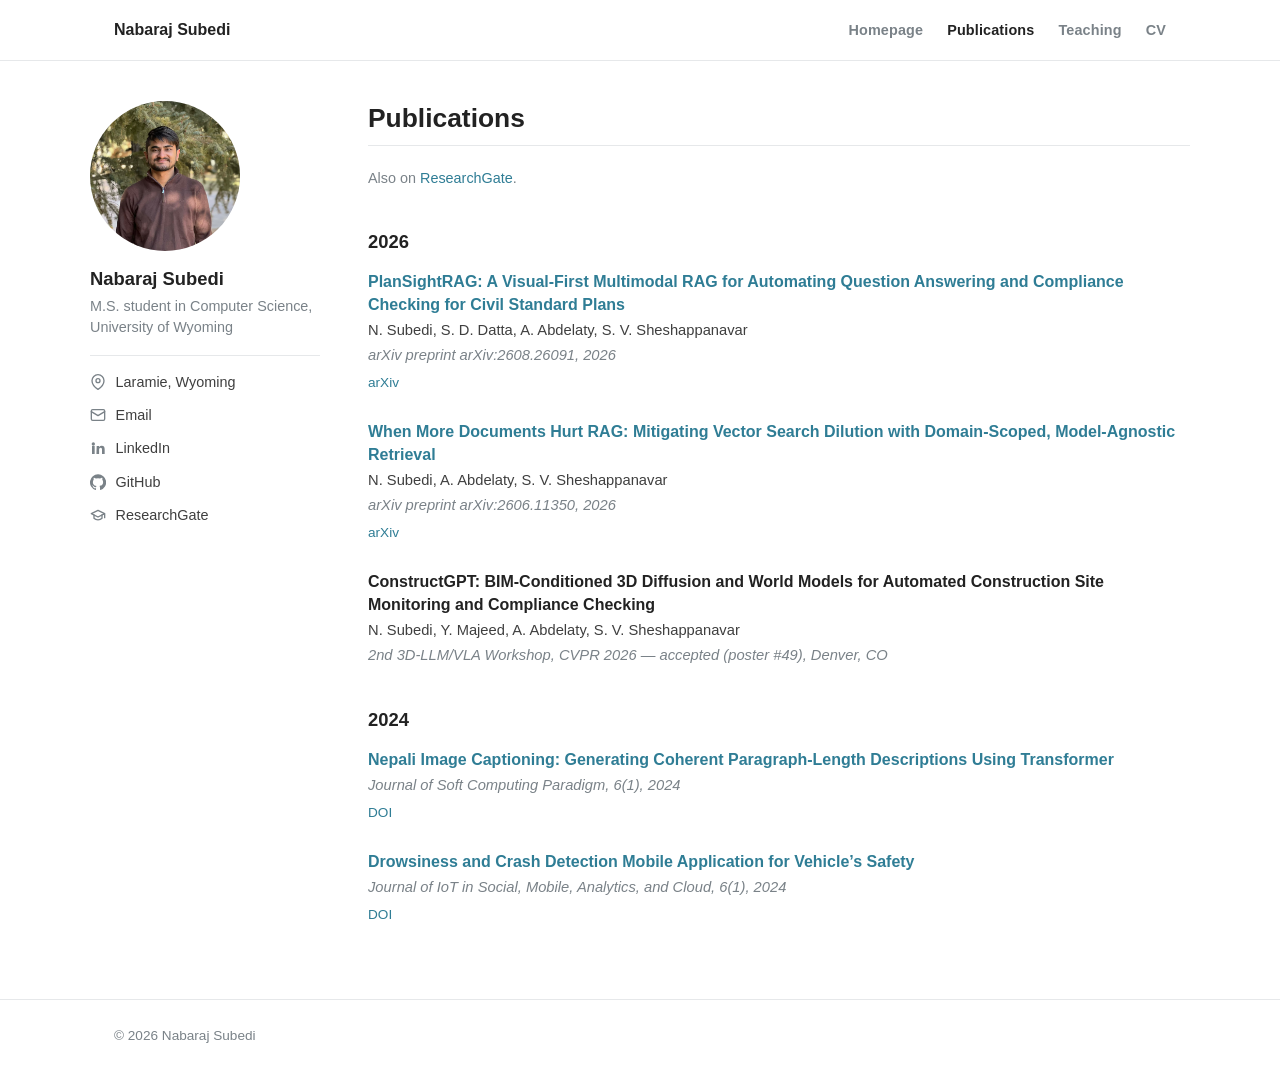
==== publications.html @ 036e2fd1 "Rebuild site in minimal academic style; add compiled CV Replace the card-based single-page site with" ====
<!doctype html>
<html lang="en">
<head>
  <meta charset="utf-8" />
  <meta name="viewport" content="width=device-width, initial-scale=1" />
  <title>Publications &mdash; Nabaraj Subedi</title>
  <meta name="description" content="Publications by Nabaraj Subedi on multimodal retrieval-augmented generation, 3D world models, and vision-language systems." />
  <link rel="stylesheet" href="styles.css" />
  <link rel="icon" type="image/png" href="assets/profile.png" />
</head>

<body>
  <a class="skip-link" href="#main">Skip to content</a>

  <header class="masthead">
    <div class="container masthead-inner">
      <a class="site-title" href="index.html">Nabaraj Subedi</a>

      <button class="nav-toggle" aria-expanded="false" aria-controls="site-nav" aria-label="Toggle menu">&#9776;</button>

      <nav class="site-nav" id="site-nav">
        <ul>
          <li><a href="index.html">Homepage</a></li>
          <li><a href="publications.html" class="current">Publications</a></li>
          <li><a href="teaching.html">Teaching</a></li>
          <li><a href="assets/Nabaraj_Subedi_CV.pdf">CV</a></li>
        </ul>
      </nav>
    </div>
  </header>

  <main id="main">
    <div class="container layout">
      <aside class="author">
        <img class="author-photo" src="assets/profile.png" alt="Nabaraj Subedi" />
        <h1 class="author-name">Nabaraj Subedi</h1>
        <p class="author-bio">M.S. student in Computer Science, University of Wyoming</p>

        <ul class="author-links">
          <li>
            <span>
              <svg class="icon" width="16" height="16" viewBox="0 0 24 24" fill="none" stroke="currentColor" stroke-width="2" stroke-linecap="round" stroke-linejoin="round" aria-hidden="true"><path d="M21 10c0 7-9 13-9 13s-9-6-9-13a9 9 0 0 1 18 0z"></path><circle cx="12" cy="10" r="3"></circle></svg>
              Laramie, Wyoming
            </span>
          </li>
          <li>
            <a href="mailto:nsubedi1@uwyo.edu">
              <svg class="icon" width="16" height="16" viewBox="0 0 24 24" fill="none" stroke="currentColor" stroke-width="2" stroke-linecap="round" stroke-linejoin="round" aria-hidden="true"><rect x="2" y="4" width="20" height="16" rx="2"></rect><path d="m22 7-10 6L2 7"></path></svg>
              Email
            </a>
          </li>
          <li>
            <a href="https://www.linkedin.com/in/nabaraj-subedi-263931165/" target="_blank" rel="noreferrer">
              <svg class="icon" width="16" height="16" viewBox="0 0 24 24" fill="currentColor" aria-hidden="true"><path d="M4.98 3.5a2.5 2.5 0 1 1 0 5 2.5 2.5 0 0 1 0-5zM3 9h4v12H3zM10 9h3.8v1.7h.05a4.2 4.2 0 0 1 3.77-2.07C21.2 8.63 22 11 22 14.1V21h-4v-6.1c0-1.45-.03-3.32-2.02-3.32-2.02 0-2.33 1.58-2.33 3.21V21h-4z"></path></svg>
              LinkedIn
            </a>
          </li>
          <li>
            <a href="https://github.com/Nabarajsub" target="_blank" rel="noreferrer">
              <svg class="icon" width="16" height="16" viewBox="0 0 24 24" fill="currentColor" aria-hidden="true"><path d="M12 .5a12 12 0 0 0-3.79 23.4c.6.1.82-.26.82-.58v-2c-3.34.73-4.04-1.6-4.04-1.6-.55-1.4-1.34-1.77-1.34-1.77-1.09-.75.08-.73.08-.73 1.2.08 1.84 1.24 1.84 1.24 1.07 1.83 2.8 1.3 3.49 1 .1-.78.42-1.3.76-1.6-2.67-.3-5.47-1.34-5.47-5.96 0-1.32.47-2.4 1.24-3.24-.13-.3-.54-1.53.12-3.18 0 0 1-.32 3.3 1.24a11.4 11.4 0 0 1 6 0c2.3-1.56 3.3-1.24 3.3-1.24.66 1.65.25 2.88.12 3.18.77.84 1.23 1.92 1.23 3.24 0 4.63-2.8 5.65-5.48 5.95.43.37.82 1.1.82 2.22v3.3c0 .32.21.7.82.58A12 12 0 0 0 12 .5z"></path></svg>
              GitHub
            </a>
          </li>
          <li>
            <a href="https://www.researchgate.net/profile/Nabaraj-Subedi-3" target="_blank" rel="noreferrer">
              <svg class="icon" width="16" height="16" viewBox="0 0 24 24" fill="none" stroke="currentColor" stroke-width="2" stroke-linecap="round" stroke-linejoin="round" aria-hidden="true"><path d="M22 10v6M2 10l10-5 10 5-10 5z"></path><path d="M6 12v5c3 3 9 3 12 0v-5"></path></svg>
              ResearchGate
            </a>
          </li>
        </ul>
      </aside>

      <div class="content">
        <h1 class="page-title">Publications</h1>

        <p class="meta">Also on <a href="https://www.researchgate.net/profile/Nabaraj-Subedi-3" target="_blank" rel="noreferrer">ResearchGate</a>.</p>

        <h2>2026</h2>
        <ol class="pub-list">
          <li>
            <a class="pub-title" href="https://arxiv.org/abs/2608.26091" target="_blank" rel="noreferrer">PlanSightRAG: A Visual-First Multimodal RAG for Automating Question Answering and Compliance Checking for Civil Standard Plans</a>
            <span class="pub-authors">N. Subedi, S. D. Datta, A. Abdelaty, S. V. Sheshappanavar</span>
            <span class="pub-venue">arXiv preprint arXiv:2608.26091, 2026</span>
            <span class="pub-links"><a href="https://arxiv.org/abs/2608.26091" target="_blank" rel="noreferrer">arXiv</a></span>
          </li>
          <li>
            <a class="pub-title" href="https://arxiv.org/abs/2606.11350" target="_blank" rel="noreferrer">When More Documents Hurt RAG: Mitigating Vector Search Dilution with Domain-Scoped, Model-Agnostic Retrieval</a>
            <span class="pub-authors">N. Subedi, A. Abdelaty, S. V. Sheshappanavar</span>
            <span class="pub-venue">arXiv preprint arXiv:2606.11350, 2026</span>
            <span class="pub-links"><a href="https://arxiv.org/abs/2606.11350" target="_blank" rel="noreferrer">arXiv</a></span>
          </li>
          <li>
            <span class="pub-title">ConstructGPT: BIM-Conditioned 3D Diffusion and World Models for Automated Construction Site Monitoring and Compliance Checking</span>
            <span class="pub-authors">N. Subedi, Y. Majeed, A. Abdelaty, S. V. Sheshappanavar</span>
            <span class="pub-venue">2nd 3D-LLM/VLA Workshop, CVPR 2026 &mdash; accepted (poster #49), Denver, CO</span>
          </li>
        </ol>

        <h2>2024</h2>
        <ol class="pub-list">
          <li>
            <a class="pub-title" href="https://doi.org/10.36548/jscp.2024.1.006" target="_blank" rel="noreferrer">Nepali Image Captioning: Generating Coherent Paragraph-Length Descriptions Using Transformer</a>
            <span class="pub-venue">Journal of Soft Computing Paradigm, 6(1), 2024</span>
            <span class="pub-links"><a href="https://doi.org/10.36548/jscp.2024.1.006" target="_blank" rel="noreferrer">DOI</a></span>
          </li>
          <li>
            <a class="pub-title" href="https://doi.org/10.36548/jismac.2024.1.005" target="_blank" rel="noreferrer">Drowsiness and Crash Detection Mobile Application for Vehicle&rsquo;s Safety</a>
            <span class="pub-venue">Journal of IoT in Social, Mobile, Analytics, and Cloud, 6(1), 2024</span>
            <span class="pub-links"><a href="https://doi.org/10.36548/jismac.2024.1.005" target="_blank" rel="noreferrer">DOI</a></span>
          </li>
        </ol>
      </div>
    </div>
  </main>

  <footer class="site-footer">
    <div class="container">
      <p>&copy; <span id="year">2026</span> Nabaraj Subedi</p>
    </div>
  </footer>

  <script src="script.js"></script>
</body>
</html>
---- styles.css ----
/* ==========================================================================
   Nabaraj Subedi — minimal academic site
   Light, text-first, two-column (author sidebar + content).
   ========================================================================== */

:root{
  --text:#3f3f3f;
  --text-strong:#222;
  --muted:#7a8288;
  --link:#2f7d95;
  --link-hover:#1c5567;
  --rule:#e6e8ea;
  --bg:#fff;
  --max:1100px;
  --sidebar:230px;
}

*,*::before,*::after{box-sizing:border-box;}

html{-webkit-text-size-adjust:100%;}

body{
  margin:0;
  background:var(--bg);
  color:var(--text);
  font-family:-apple-system,BlinkMacSystemFont,"Segoe UI",Roboto,"Helvetica Neue",Arial,sans-serif;
  font-size:16px;
  line-height:1.7;
  -webkit-font-smoothing:antialiased;
}

a{color:var(--link);text-decoration:none;}
a:hover,a:focus{color:var(--link-hover);text-decoration:underline;}

img{max-width:100%;height:auto;}

.skip-link{
  position:absolute;left:-9999px;top:0;
  background:#fff;padding:.5rem 1rem;z-index:100;
}
.skip-link:focus{left:0;}

.container{
  max-width:var(--max);
  margin:0 auto;
  padding:0 1.5rem;
}

/* ---------- Masthead ---------- */

.masthead{
  border-bottom:1px solid var(--rule);
  background:#fff;
  position:sticky;top:0;z-index:50;
}

.masthead-inner{
  display:flex;
  align-items:center;
  justify-content:space-between;
  gap:1rem;
  min-height:60px;
}

.site-title{
  font-size:1rem;
  font-weight:700;
  color:var(--text-strong);
}
.site-title:hover{text-decoration:none;color:var(--link);}

.nav-toggle{
  display:none;
  background:none;border:0;padding:.4rem;
  cursor:pointer;color:var(--text);
  font-size:1.25rem;line-height:1;
}

.site-nav ul{
  list-style:none;
  display:flex;
  gap:1.5rem;
  margin:0;padding:0;
}

.site-nav a{
  color:var(--muted);
  font-size:.9rem;
  font-weight:600;
  letter-spacing:.01em;
}
.site-nav a:hover{color:var(--text-strong);text-decoration:none;}
.site-nav a.current{color:var(--text-strong);}

/* ---------- Layout ---------- */

.layout{
  display:grid;
  grid-template-columns:var(--sidebar) 1fr;
  gap:3rem;
  padding:2.5rem 0 3rem;
  align-items:start;
}

/* ---------- Author sidebar ---------- */

.author{
  position:sticky;
  top:84px;
  font-size:.9rem;
}

.author-photo{
  width:150px;height:150px;
  border-radius:50%;
  object-fit:cover;
  display:block;
  margin-bottom:1rem;
}

.author-name{
  font-size:1.15rem;
  font-weight:700;
  color:var(--text-strong);
  margin:0 0 .25rem;
  line-height:1.35;
}

.author-bio{
  color:var(--muted);
  margin:0 0 1rem;
  line-height:1.5;
}

.author-links{
  list-style:none;
  margin:0;padding:0;
  border-top:1px solid var(--rule);
  padding-top:.85rem;
}

.author-links li{margin:0 0 .55rem;}

.author-links a,
.author-links span{
  display:flex;
  align-items:center;
  gap:.6rem;
  color:var(--text);
}
.author-links a:hover{color:var(--link);text-decoration:none;}
.author-links .icon{
  flex:0 0 16px;
  color:var(--muted);
}

/* ---------- Content ---------- */

.content{min-width:0;}

.page-title{
  font-size:1.65rem;
  font-weight:700;
  color:var(--text-strong);
  margin:0 0 1.25rem;
  padding-bottom:.6rem;
  border-bottom:1px solid var(--rule);
  line-height:1.3;
}

.content h2{
  font-size:1.15rem;
  font-weight:700;
  color:var(--text-strong);
  margin:2.25rem 0 .75rem;
}

.content h3{
  font-size:1rem;
  font-weight:700;
  color:var(--text-strong);
  margin:1.5rem 0 .35rem;
}

.content p{margin:0 0 1.1rem;}

.content ul{
  margin:0 0 1.1rem;
  padding-left:1.25rem;
}
.content li{margin-bottom:.35rem;}

.content strong{color:var(--text-strong);font-weight:600;}

.meta{
  color:var(--muted);
  font-size:.9rem;
  margin:0 0 .5rem;
}

/* ---------- Publications ---------- */

.pub-list{
  list-style:none;
  margin:0;padding:0;
}

.pub-list li{
  margin:0 0 1.5rem;
  padding-left:0;
}

.pub-title{
  display:block;
  font-weight:600;
  color:var(--text-strong);
  line-height:1.45;
  margin-bottom:.15rem;
}
a.pub-title{color:var(--link);}
a.pub-title:hover{color:var(--link-hover);}

.pub-authors{
  display:block;
  color:var(--text);
  font-size:.92rem;
}

.pub-venue{
  display:block;
  color:var(--muted);
  font-size:.92rem;
  font-style:italic;
}

.pub-links{
  font-size:.85rem;
  margin-top:.2rem;
}
.pub-links a{margin-right:.9rem;}

/* ---------- Teaching ---------- */

.course-list{
  list-style:none;
  margin:0 0 1.5rem;
  padding:0;
}
.course-list li{
  margin-bottom:.9rem;
  padding-bottom:.9rem;
  border-bottom:1px solid var(--rule);
}
.course-list li:last-child{border-bottom:0;}
.course-name{font-weight:600;color:var(--text-strong);}

/* ---------- Footer ---------- */

.site-footer{
  border-top:1px solid var(--rule);
  padding:1.5rem 0 2.5rem;
  color:var(--muted);
  font-size:.85rem;
}
.site-footer p{margin:0 0 .25rem;}

/* ---------- Responsive ---------- */

@media (max-width:800px){
  .layout{
    grid-template-columns:1fr;
    gap:2rem;
    padding-top:2rem;
  }
  .author{
    position:static;
    text-align:left;
    padding-bottom:1.5rem;
    border-bottom:1px solid var(--rule);
  }
  .author-photo{width:120px;height:120px;}
  .author-links{
    display:flex;
    flex-wrap:wrap;
    gap:.35rem 1.5rem;
  }
  .author-links li{margin-bottom:0;}

  .nav-toggle{display:block;}
  .masthead-inner{flex-wrap:wrap;}
  .site-nav{
    display:none;
    flex-basis:100%;
    padding-bottom:.75rem;
  }
  .site-nav.open{display:block;}
  .site-nav ul{
    flex-direction:column;
    gap:.6rem;
  }
}

@media print{
  .masthead,.site-footer,.nav-toggle{display:none;}
  .layout{display:block;}
  a{color:inherit;text-decoration:none;}
}
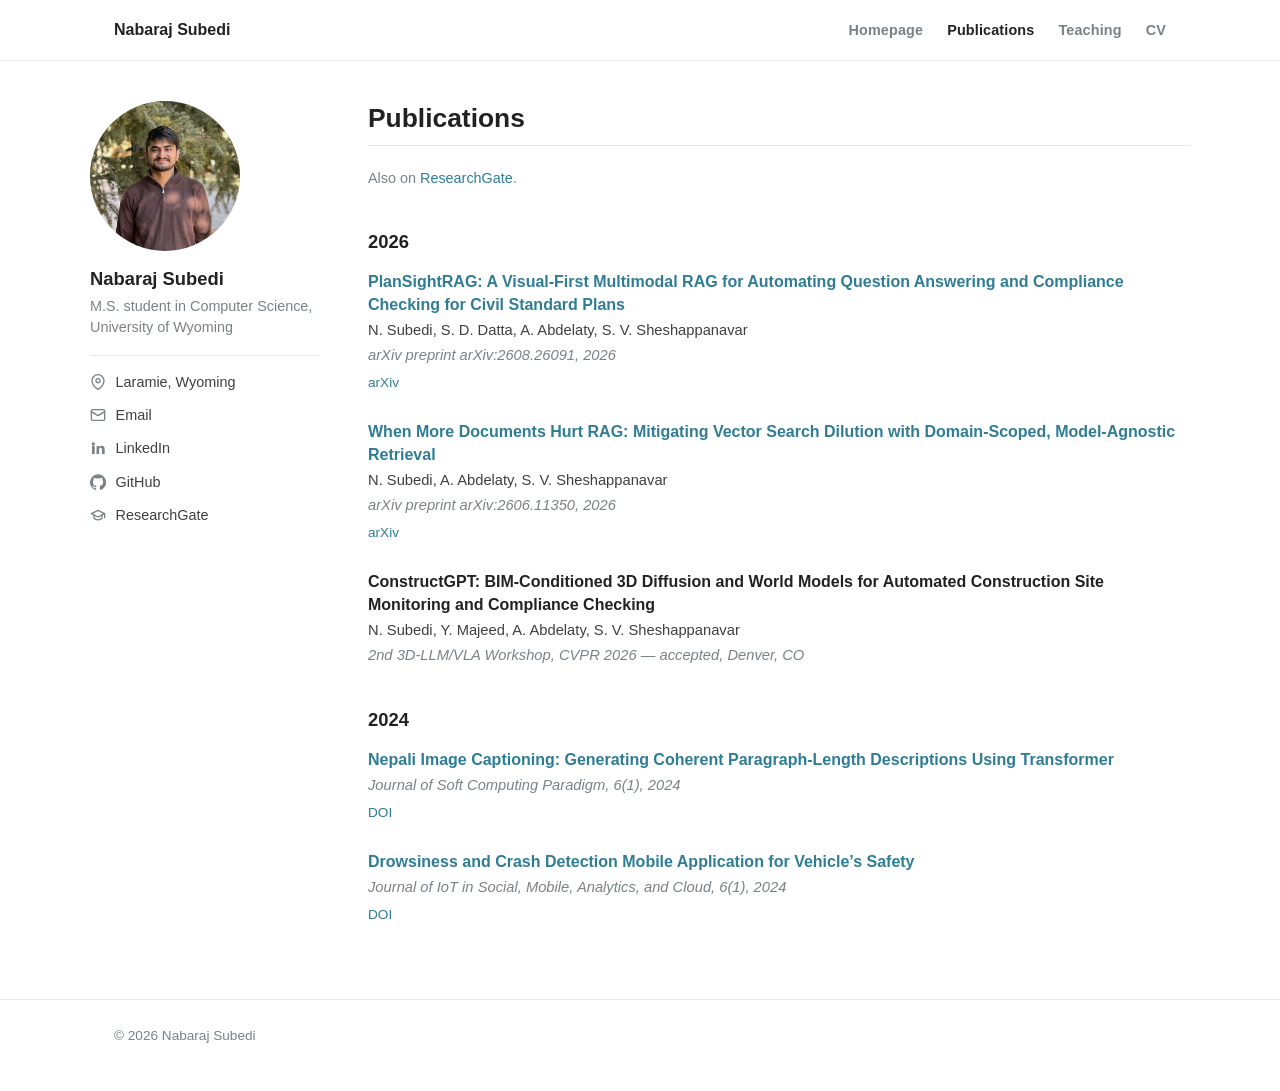
==== commit 63e71ea8: "Drop poster number from ConstructGPT entry, matching web edit Co-Authored-By: Claude Opus 5 <noreply" ====
--- a/publications.html
+++ b/publications.html
@@ -92,7 +92,7 @@
           <li>
             <span class="pub-title">ConstructGPT: BIM-Conditioned 3D Diffusion and World Models for Automated Construction Site Monitoring and Compliance Checking</span>
             <span class="pub-authors">N. Subedi, Y. Majeed, A. Abdelaty, S. V. Sheshappanavar</span>
-            <span class="pub-venue">2nd 3D-LLM/VLA Workshop, CVPR 2026 &mdash; accepted (poster #49), Denver, CO</span>
+            <span class="pub-venue">2nd 3D-LLM/VLA Workshop, CVPR 2026 &mdash; accepted, Denver, CO</span>
           </li>
         </ol>
 
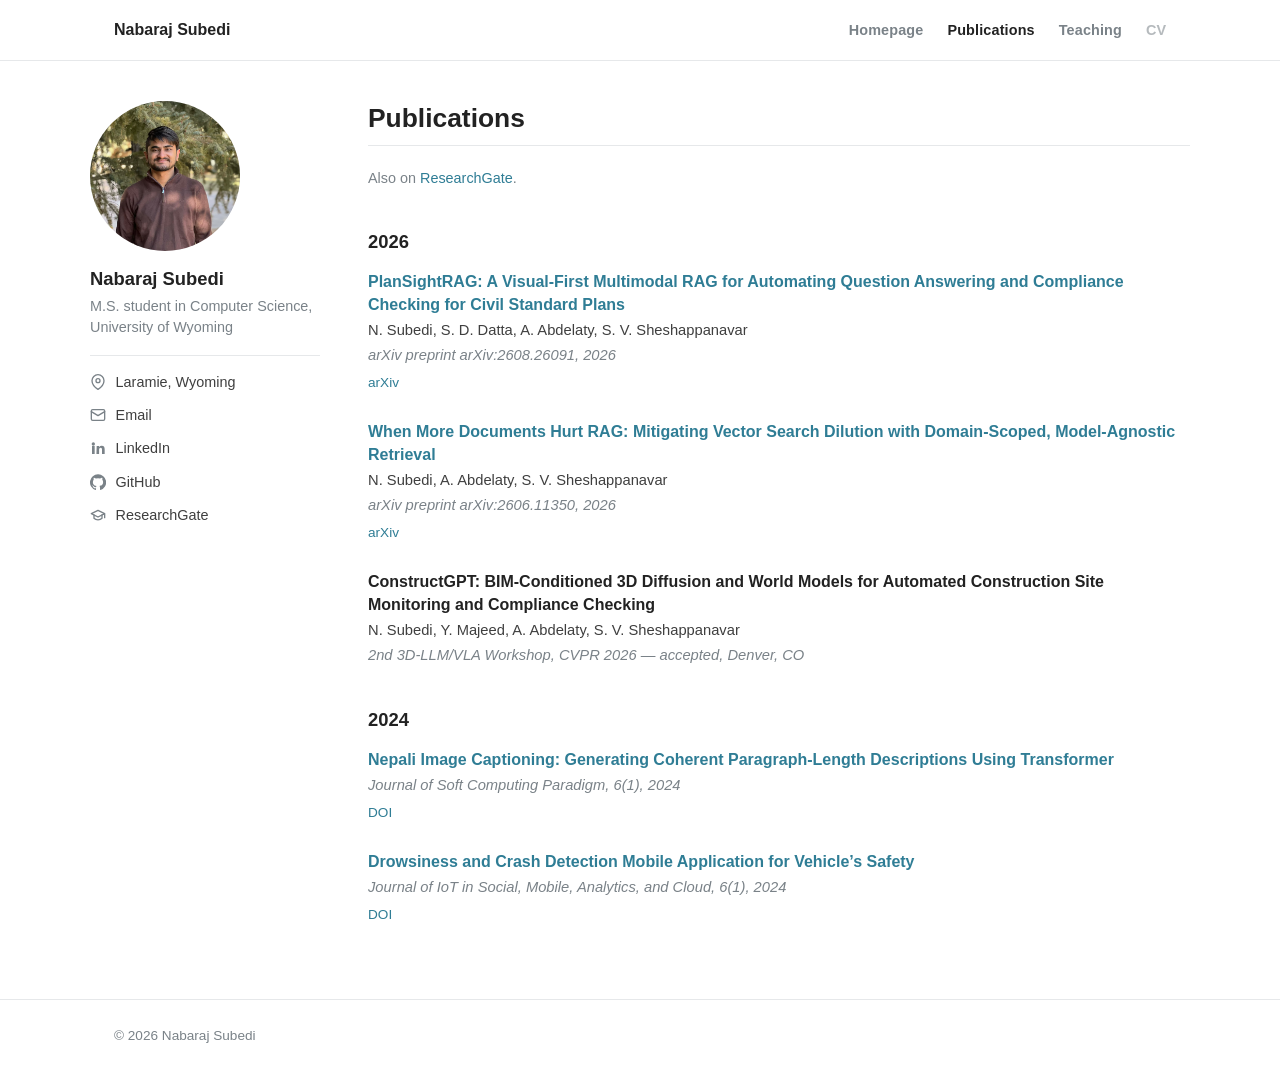
==== commit 2929f36f: "Make CV nav item an inert placeholder until the CV is ready The CV is not being published yet. The n" ====
--- a/publications.html
+++ b/publications.html
@@ -23,7 +23,9 @@
           <li><a href="index.html">Homepage</a></li>
           <li><a href="publications.html" class="current">Publications</a></li>
           <li><a href="teaching.html">Teaching</a></li>
-          <li><a href="assets/Nabaraj_Subedi_CV.pdf">CV</a></li>
+          <!-- CV placeholder. To publish, swap the line below back to:
+               <li><a href="assets/Nabaraj_Subedi_CV.pdf">CV</a></li> -->
+          <li><span class="nav-placeholder">CV</span></li>
         </ul>
       </nav>
     </div>
--- a/styles.css
+++ b/styles.css
@@ -92,6 +92,14 @@
 .site-nav a:hover{color:var(--text-strong);text-decoration:none;}
 .site-nav a.current{color:var(--text-strong);}
 
+.nav-placeholder{
+  color:var(--muted);
+  font-size:.9rem;
+  font-weight:600;
+  opacity:.55;
+  cursor:default;
+}
+
 /* ---------- Layout ---------- */
 
 .layout{
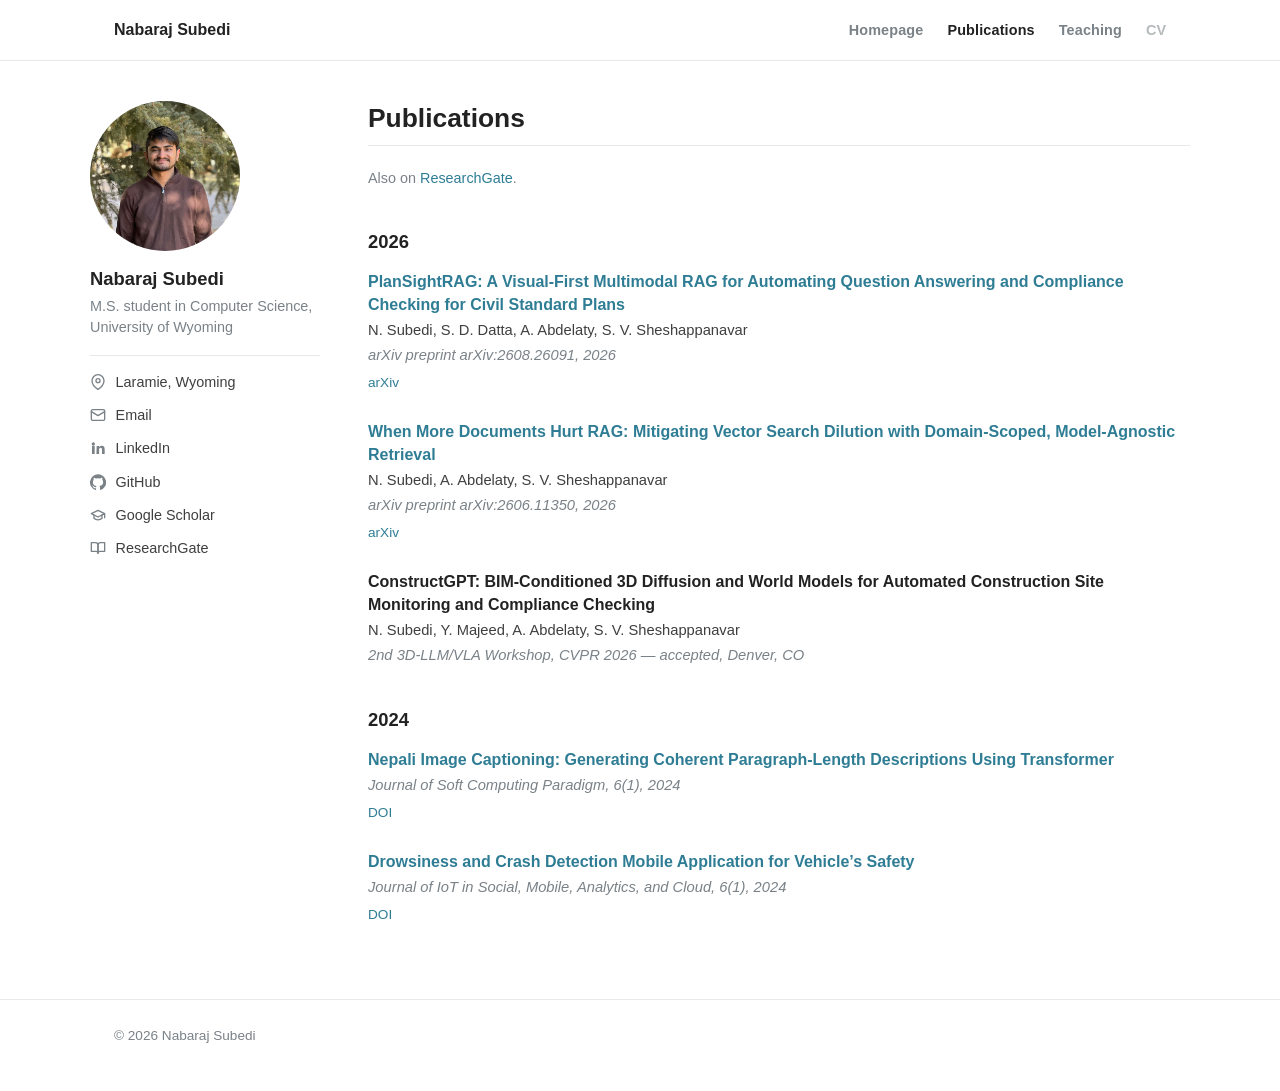
==== commit 999d2ede: "Add Google Scholar to the sidebar on all pages Scholar takes the graduation-cap glyph, which it had " ====
--- a/publications.html
+++ b/publications.html
@@ -64,8 +64,14 @@
             </a>
           </li>
           <li>
+            <a href="https://scholar.google.com/citations?user=rTcYyFEAAAAJ&amp;hl=en" target="_blank" rel="noreferrer">
+              <svg class="icon" width="16" height="16" viewBox="0 0 24 24" fill="none" stroke="currentColor" stroke-width="2" stroke-linecap="round" stroke-linejoin="round" aria-hidden="true"><path d="M22 10v6M2 10l10-5 10 5-10 5z"></path><path d="M6 12v5c3 3 9 3 12 0v-5"></path></svg>
+              Google Scholar
+            </a>
+          </li>
+          <li>
             <a href="https://www.researchgate.net/profile/Nabaraj-Subedi-3" target="_blank" rel="noreferrer">
-              <svg class="icon" width="16" height="16" viewBox="0 0 24 24" fill="none" stroke="currentColor" stroke-width="2" stroke-linecap="round" stroke-linejoin="round" aria-hidden="true"><path d="M22 10v6M2 10l10-5 10 5-10 5z"></path><path d="M6 12v5c3 3 9 3 12 0v-5"></path></svg>
+              <svg class="icon" width="16" height="16" viewBox="0 0 24 24" fill="none" stroke="currentColor" stroke-width="2" stroke-linecap="round" stroke-linejoin="round" aria-hidden="true"><path d="M2 4h6a4 4 0 0 1 4 4v12a3 3 0 0 0-3-3H2z"></path><path d="M22 4h-6a4 4 0 0 0-4 4v12a3 3 0 0 1 3-3h7z"></path></svg>
               ResearchGate
             </a>
           </li>
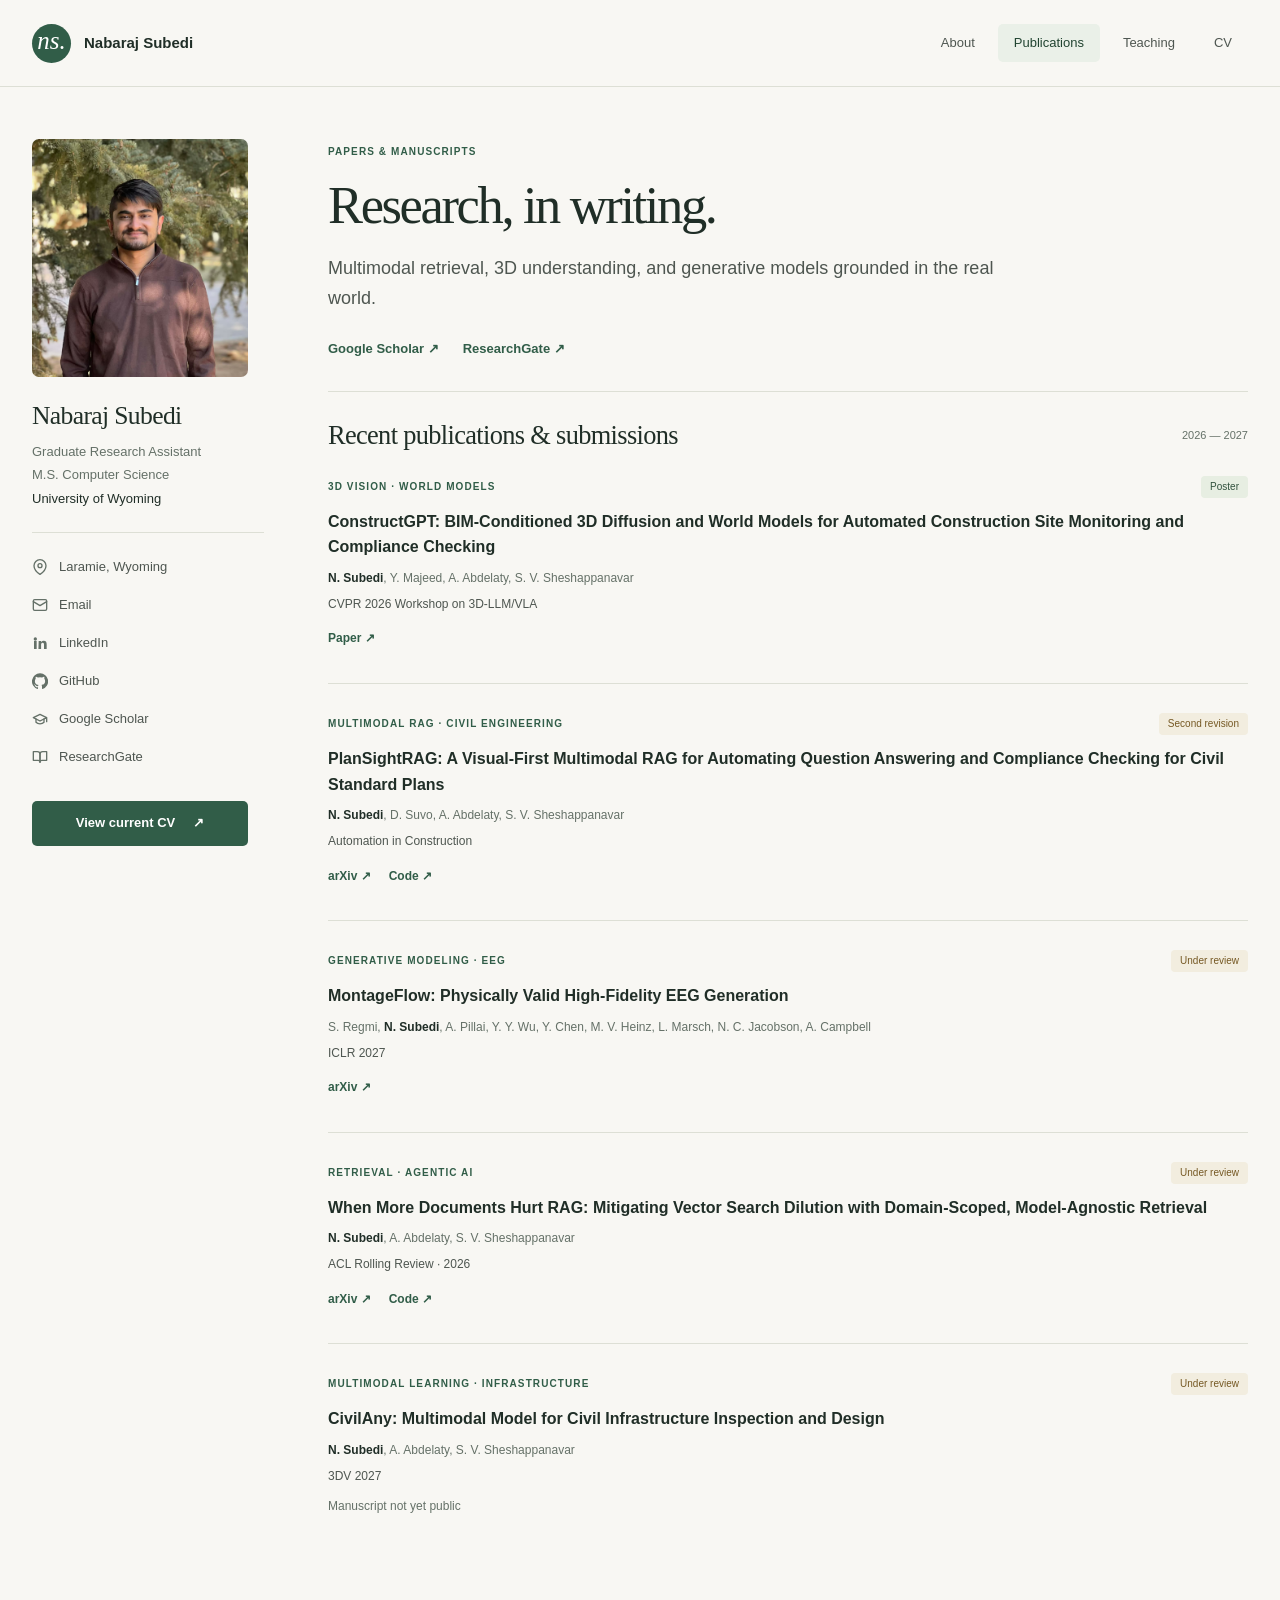
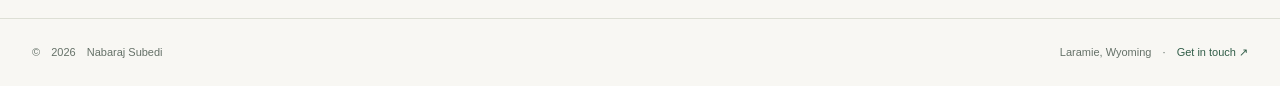
==== commit 5771faee: "Refresh academic website and publish current CV" ====
--- a/publications.html
+++ b/publications.html
@@ -1,42 +1,27 @@
 <!doctype html>
 <html lang="en">
 <head>
-  <meta charset="utf-8" />
-  <meta name="viewport" content="width=device-width, initial-scale=1" />
-  <title>Publications &mdash; Nabaraj Subedi</title>
-  <meta name="description" content="Publications by Nabaraj Subedi on multimodal retrieval-augmented generation, 3D world models, and vision-language systems." />
-  <link rel="stylesheet" href="styles.css" />
-  <link rel="icon" type="image/png" href="assets/profile.png" />
+ <meta charset="utf-8" />
+ <meta name="viewport" content="width=device-width, initial-scale=1" />
+ <meta name="description" content="Recent papers and manuscripts by Nabaraj Subedi on multimodal RAG, 3D world models, and generative modeling." />
+ <meta name="theme-color" content="#f8f7f3" />
+ <title>Publications — Nabaraj Subedi</title>
+ <link rel="stylesheet" href="styles.css" />
+ <link rel="icon" type="image/png" href="assets/profile.png" />
+ <script src="script.js" defer></script>
 </head>
-
 <body>
-  <a class="skip-link" href="#main">Skip to content</a>
-
-  <header class="masthead">
-    <div class="container masthead-inner">
-      <a class="site-title" href="index.html">Nabaraj Subedi</a>
-
-      <button class="nav-toggle" aria-expanded="false" aria-controls="site-nav" aria-label="Toggle menu">&#9776;</button>
-
-      <nav class="site-nav" id="site-nav">
-        <ul>
-          <li><a href="index.html">Homepage</a></li>
-          <li><a href="publications.html" class="current">Publications</a></li>
-          <li><a href="teaching.html">Teaching</a></li>
-          <!-- CV placeholder. To publish, swap the line below back to:
-               <li><a href="assets/Nabaraj_Subedi_CV.pdf">CV</a></li> -->
-          <li><span class="nav-placeholder">CV</span></li>
-        </ul>
-      </nav>
-    </div>
-  </header>
-
-  <main id="main">
-    <div class="container layout">
+ <a class="skip-link" href="#main">Skip to content</a>
+ <header class="masthead"><div class="container masthead-inner">
+ <a class="site-title" href="index.html"><span class="monogram" aria-hidden="true">ns.</span><span>Nabaraj Subedi</span></a>
+ <button class="nav-toggle" aria-expanded="false" aria-controls="site-nav" aria-label="Open navigation">Menu <span aria-hidden="true">☰</span></button>
+ <nav class="site-nav" id="site-nav" aria-label="Main navigation"><ul><li><a href="index.html">About</a></li><li><a href="publications.html" class="current" aria-current="page">Publications</a></li><li><a href="teaching.html">Teaching</a></li><li><a href="cv.html">CV</a></li></ul></nav>
+ </div></header>
+ <div class="container layout">
       <aside class="author">
-        <img class="author-photo" src="assets/profile.png" alt="Nabaraj Subedi" />
-        <h1 class="author-name">Nabaraj Subedi</h1>
-        <p class="author-bio">M.S. student in Computer Science, University of Wyoming</p>
+        <img class="author-photo" src="assets/profile.png" alt="Nabaraj Subedi outdoors in Laramie" width="1177" height="1165" />
+        <h2 class="author-name">Nabaraj Subedi</h2>
+        <p class="author-bio">Graduate Research Assistant<br />M.S. Computer Science<br /><strong>University of Wyoming</strong></p>
 
         <ul class="author-links">
           <li>
@@ -52,7 +37,7 @@
             </a>
           </li>
           <li>
-            <a href="https://www.linkedin.com/in/nabaraj-subedi-263931165/" target="_blank" rel="noreferrer">
+            <a href="https://www.linkedin.com/in/nabaraj-subedi" target="_blank" rel="noreferrer">
               <svg class="icon" width="16" height="16" viewBox="0 0 24 24" fill="currentColor" aria-hidden="true"><path d="M4.98 3.5a2.5 2.5 0 1 1 0 5 2.5 2.5 0 0 1 0-5zM3 9h4v12H3zM10 9h3.8v1.7h.05a4.2 4.2 0 0 1 3.77-2.07C21.2 8.63 22 11 22 14.1V21h-4v-6.1c0-1.45-.03-3.32-2.02-3.32-2.02 0-2.33 1.58-2.33 3.21V21h-4z"></path></svg>
               LinkedIn
             </a>
@@ -76,57 +61,24 @@
             </a>
           </li>
         </ul>
+        <a class="button button-primary sidebar-cv" href="assets/Nabaraj_Subedi_CV.pdf" target="_blank" rel="noreferrer">View current CV <span aria-hidden="true">↗</span></a>
       </aside>
-
-      <div class="content">
-        <h1 class="page-title">Publications</h1>
-
-        <p class="meta">Also on <a href="https://www.researchgate.net/profile/Nabaraj-Subedi-3" target="_blank" rel="noreferrer">ResearchGate</a>.</p>
-
-        <h2>2026</h2>
-        <ol class="pub-list">
-          <li>
-            <a class="pub-title" href="https://arxiv.org/abs/2608.26091" target="_blank" rel="noreferrer">PlanSightRAG: A Visual-First Multimodal RAG for Automating Question Answering and Compliance Checking for Civil Standard Plans</a>
-            <span class="pub-authors">N. Subedi, S. D. Datta, A. Abdelaty, S. V. Sheshappanavar</span>
-            <span class="pub-venue">arXiv preprint arXiv:2608.26091, 2026</span>
-            <span class="pub-links"><a href="https://arxiv.org/abs/2608.26091" target="_blank" rel="noreferrer">arXiv</a></span>
-          </li>
-          <li>
-            <a class="pub-title" href="https://arxiv.org/abs/2606.11350" target="_blank" rel="noreferrer">When More Documents Hurt RAG: Mitigating Vector Search Dilution with Domain-Scoped, Model-Agnostic Retrieval</a>
-            <span class="pub-authors">N. Subedi, A. Abdelaty, S. V. Sheshappanavar</span>
-            <span class="pub-venue">arXiv preprint arXiv:2606.11350, 2026</span>
-            <span class="pub-links"><a href="https://arxiv.org/abs/2606.11350" target="_blank" rel="noreferrer">arXiv</a></span>
-          </li>
-          <li>
-            <span class="pub-title">ConstructGPT: BIM-Conditioned 3D Diffusion and World Models for Automated Construction Site Monitoring and Compliance Checking</span>
-            <span class="pub-authors">N. Subedi, Y. Majeed, A. Abdelaty, S. V. Sheshappanavar</span>
-            <span class="pub-venue">2nd 3D-LLM/VLA Workshop, CVPR 2026 &mdash; accepted, Denver, CO</span>
-          </li>
-        </ol>
-
-        <h2>2024</h2>
-        <ol class="pub-list">
-          <li>
-            <a class="pub-title" href="https://doi.org/10.36548/jscp.2024.1.006" target="_blank" rel="noreferrer">Nepali Image Captioning: Generating Coherent Paragraph-Length Descriptions Using Transformer</a>
-            <span class="pub-venue">Journal of Soft Computing Paradigm, 6(1), 2024</span>
-            <span class="pub-links"><a href="https://doi.org/10.36548/jscp.2024.1.006" target="_blank" rel="noreferrer">DOI</a></span>
-          </li>
-          <li>
-            <a class="pub-title" href="https://doi.org/10.36548/jismac.2024.1.005" target="_blank" rel="noreferrer">Drowsiness and Crash Detection Mobile Application for Vehicle&rsquo;s Safety</a>
-            <span class="pub-venue">Journal of IoT in Social, Mobile, Analytics, and Cloud, 6(1), 2024</span>
-            <span class="pub-links"><a href="https://doi.org/10.36548/jismac.2024.1.005" target="_blank" rel="noreferrer">DOI</a></span>
-          </li>
-        </ol>
-      </div>
-    </div>
-  </main>
-
-  <footer class="site-footer">
-    <div class="container">
-      <p>&copy; <span id="year">2026</span> Nabaraj Subedi</p>
-    </div>
-  </footer>
-
-  <script src="script.js"></script>
+ <main class="content" id="main" tabindex="-1">
+<header class="page-heading"><p class="eyebrow">Papers &amp; manuscripts</p><h1>Research, in writing.</h1><p class="intro">Multimodal retrieval, 3D understanding, and generative models grounded in the real world.</p><div class="actions"><a class="text-link" href="https://scholar.google.com/citations?user=rTcYyFEAAAAJ&amp;hl=en" target="_blank" rel="noreferrer">Google Scholar ↗</a><a class="text-link" href="https://www.researchgate.net/profile/Nabaraj-Subedi-3" target="_blank" rel="noreferrer">ResearchGate ↗</a></div></header>
+<div class="section-heading"><h2>Recent publications &amp; submissions</h2><span class="section-note">2026 — 2027</span></div>
+<ol class="pub-list full-publications"><li class="publication" id="constructgpt">
+ <div class="publication-top"><span class="eyebrow">3D vision · World models</span><span class="status published">Poster</span></div>
+ <h3><a href="https://openreview.net/forum?id=t3Q5oP7iCL" target="_blank" rel="noreferrer">ConstructGPT: BIM-Conditioned 3D Diffusion and World Models for Automated Construction Site Monitoring and Compliance Checking</a></h3><p class="pub-authors"><strong>N. Subedi</strong>, Y. Majeed, A. Abdelaty, S. V. Sheshappanavar</p><p class="pub-venue">CVPR 2026 Workshop on 3D-LLM/VLA</p><div class="pub-links"><a href="https://openreview.net/forum?id=t3Q5oP7iCL" target="_blank" rel="noreferrer">Paper ↗</a></div></li><li class="publication" id="plansightrag">
+ <div class="publication-top"><span class="eyebrow">Multimodal RAG · Civil engineering</span><span class="status review">Second revision</span></div>
+ <h3><a href="https://arxiv.org/abs/2608.26091" target="_blank" rel="noreferrer">PlanSightRAG: A Visual-First Multimodal RAG for Automating Question Answering and Compliance Checking for Civil Standard Plans</a></h3><p class="pub-authors"><strong>N. Subedi</strong>, D. Suvo, A. Abdelaty, S. V. Sheshappanavar</p><p class="pub-venue">Automation in Construction</p><div class="pub-links"><a href="https://arxiv.org/abs/2608.26091" target="_blank" rel="noreferrer">arXiv ↗</a><a href="https://github.com/Nabarajsub/plansightrag" target="_blank" rel="noreferrer">Code ↗</a></div></li><li class="publication" id="montageflow">
+ <div class="publication-top"><span class="eyebrow">Generative modeling · EEG</span><span class="status review">Under review</span></div>
+ <h3><a href="https://arxiv.org/abs/2610.14507" target="_blank" rel="noreferrer">MontageFlow: Physically Valid High-Fidelity EEG Generation</a></h3><p class="pub-authors">S. Regmi, <strong>N. Subedi</strong>, A. Pillai, Y. Y. Wu, Y. Chen, M. V. Heinz, L. Marsch, N. C. Jacobson, A. Campbell</p><p class="pub-venue">ICLR 2027</p><div class="pub-links"><a href="https://arxiv.org/abs/2610.14507" target="_blank" rel="noreferrer">arXiv ↗</a></div></li><li class="publication" id="masdr-rag">
+ <div class="publication-top"><span class="eyebrow">Retrieval · Agentic AI</span><span class="status review">Under review</span></div>
+ <h3><a href="https://arxiv.org/abs/2606.11350" target="_blank" rel="noreferrer">When More Documents Hurt RAG: Mitigating Vector Search Dilution with Domain-Scoped, Model-Agnostic Retrieval</a></h3><p class="pub-authors"><strong>N. Subedi</strong>, A. Abdelaty, S. V. Sheshappanavar</p><p class="pub-venue">ACL Rolling Review · 2026</p><div class="pub-links"><a href="https://arxiv.org/abs/2606.11350" target="_blank" rel="noreferrer">arXiv ↗</a><a href="https://github.com/Nabarajsub/masdr-rag" target="_blank" rel="noreferrer">Code ↗</a></div></li><li class="publication" id="civilany">
+ <div class="publication-top"><span class="eyebrow">Multimodal learning · Infrastructure</span><span class="status review">Under review</span></div>
+ <h3>CivilAny: Multimodal Model for Civil Infrastructure Inspection and Design</h3><p class="pub-authors"><strong>N. Subedi</strong>, A. Abdelaty, S. V. Sheshappanavar</p><p class="pub-venue">3DV 2027</p><div class="pub-links"><span class="unavailable">Manuscript not yet public</span></div></li></ol>
+</main>
+ </div>
+ <footer class="site-footer"><div class="container footer-inner"><p>© <span id="year">2026</span> Nabaraj Subedi</p><p>Laramie, Wyoming <span aria-hidden="true">·</span> <a href="mailto:nsubedi1@uwyo.edu">Get in touch ↗</a></p></div></footer>
 </body>
 </html>
--- a/styles.css
+++ b/styles.css
@@ -1,315 +1,217 @@
-/* ==========================================================================
-   Nabaraj Subedi — minimal academic site
-   Light, text-first, two-column (author sidebar + content).
-   ========================================================================== */
-
-:root{
-  --text:#3f3f3f;
-  --text-strong:#222;
-  --muted:#7a8288;
-  --link:#2f7d95;
-  --link-hover:#1c5567;
-  --rule:#e6e8ea;
-  --bg:#fff;
-  --max:1100px;
-  --sidebar:230px;
-}
-
-*,*::before,*::after{box-sizing:border-box;}
-
-html{-webkit-text-size-adjust:100%;}
-
-body{
-  margin:0;
-  background:var(--bg);
-  color:var(--text);
-  font-family:-apple-system,BlinkMacSystemFont,"Segoe UI",Roboto,"Helvetica Neue",Arial,sans-serif;
-  font-size:16px;
-  line-height:1.7;
-  -webkit-font-smoothing:antialiased;
-}
-
-a{color:var(--link);text-decoration:none;}
-a:hover,a:focus{color:var(--link-hover);text-decoration:underline;}
-
-img{max-width:100%;height:auto;}
-
-.skip-link{
-  position:absolute;left:-9999px;top:0;
-  background:#fff;padding:.5rem 1rem;z-index:100;
-}
-.skip-link:focus{left:0;}
-
-.container{
-  max-width:var(--max);
-  margin:0 auto;
-  padding:0 1.5rem;
-}
-
-/* ---------- Masthead ---------- */
-
-.masthead{
-  border-bottom:1px solid var(--rule);
-  background:#fff;
-  position:sticky;top:0;z-index:50;
-}
-
-.masthead-inner{
-  display:flex;
-  align-items:center;
-  justify-content:space-between;
-  gap:1rem;
-  min-height:60px;
-}
-
-.site-title{
-  font-size:1rem;
-  font-weight:700;
-  color:var(--text-strong);
-}
-.site-title:hover{text-decoration:none;color:var(--link);}
-
-.nav-toggle{
-  display:none;
-  background:none;border:0;padding:.4rem;
-  cursor:pointer;color:var(--text);
-  font-size:1.25rem;line-height:1;
-}
-
-.site-nav ul{
-  list-style:none;
-  display:flex;
-  gap:1.5rem;
-  margin:0;padding:0;
-}
-
-.site-nav a{
-  color:var(--muted);
-  font-size:.9rem;
-  font-weight:600;
-  letter-spacing:.01em;
-}
-.site-nav a:hover{color:var(--text-strong);text-decoration:none;}
-.site-nav a.current{color:var(--text-strong);}
-
-.nav-placeholder{
-  color:var(--muted);
-  font-size:.9rem;
-  font-weight:600;
-  opacity:.55;
-  cursor:default;
-}
-
-/* ---------- Layout ---------- */
-
-.layout{
-  display:grid;
-  grid-template-columns:var(--sidebar) 1fr;
-  gap:3rem;
-  padding:2.5rem 0 3rem;
-  align-items:start;
-}
-
-/* ---------- Author sidebar ---------- */
-
-.author{
-  position:sticky;
-  top:84px;
-  font-size:.9rem;
-}
-
-.author-photo{
-  width:150px;height:150px;
-  border-radius:50%;
-  object-fit:cover;
-  display:block;
-  margin-bottom:1rem;
-}
-
-.author-name{
-  font-size:1.15rem;
-  font-weight:700;
-  color:var(--text-strong);
-  margin:0 0 .25rem;
-  line-height:1.35;
-}
-
-.author-bio{
-  color:var(--muted);
-  margin:0 0 1rem;
-  line-height:1.5;
-}
-
-.author-links{
-  list-style:none;
-  margin:0;padding:0;
-  border-top:1px solid var(--rule);
-  padding-top:.85rem;
-}
-
-.author-links li{margin:0 0 .55rem;}
-
-.author-links a,
-.author-links span{
-  display:flex;
-  align-items:center;
-  gap:.6rem;
-  color:var(--text);
-}
-.author-links a:hover{color:var(--link);text-decoration:none;}
-.author-links .icon{
-  flex:0 0 16px;
-  color:var(--muted);
-}
-
-/* ---------- Content ---------- */
-
-.content{min-width:0;}
-
-.page-title{
-  font-size:1.65rem;
-  font-weight:700;
-  color:var(--text-strong);
-  margin:0 0 1.25rem;
-  padding-bottom:.6rem;
-  border-bottom:1px solid var(--rule);
-  line-height:1.3;
-}
-
-.content h2{
-  font-size:1.15rem;
-  font-weight:700;
-  color:var(--text-strong);
-  margin:2.25rem 0 .75rem;
-}
-
-.content h3{
-  font-size:1rem;
-  font-weight:700;
-  color:var(--text-strong);
-  margin:1.5rem 0 .35rem;
-}
-
-.content p{margin:0 0 1.1rem;}
-
-.content ul{
-  margin:0 0 1.1rem;
-  padding-left:1.25rem;
-}
-.content li{margin-bottom:.35rem;}
-
-.content strong{color:var(--text-strong);font-weight:600;}
-
-.meta{
-  color:var(--muted);
-  font-size:.9rem;
-  margin:0 0 .5rem;
-}
-
-/* ---------- Publications ---------- */
-
-.pub-list{
-  list-style:none;
-  margin:0;padding:0;
-}
-
-.pub-list li{
-  margin:0 0 1.5rem;
-  padding-left:0;
-}
-
-.pub-title{
-  display:block;
-  font-weight:600;
-  color:var(--text-strong);
-  line-height:1.45;
-  margin-bottom:.15rem;
-}
-a.pub-title{color:var(--link);}
-a.pub-title:hover{color:var(--link-hover);}
-
-.pub-authors{
-  display:block;
-  color:var(--text);
-  font-size:.92rem;
-}
-
-.pub-venue{
-  display:block;
-  color:var(--muted);
-  font-size:.92rem;
-  font-style:italic;
-}
-
-.pub-links{
-  font-size:.85rem;
-  margin-top:.2rem;
-}
-.pub-links a{margin-right:.9rem;}
-
-/* ---------- Teaching ---------- */
-
-.course-list{
-  list-style:none;
-  margin:0 0 1.5rem;
-  padding:0;
-}
-.course-list li{
-  margin-bottom:.9rem;
-  padding-bottom:.9rem;
-  border-bottom:1px solid var(--rule);
-}
-.course-list li:last-child{border-bottom:0;}
-.course-name{font-weight:600;color:var(--text-strong);}
-
-/* ---------- Footer ---------- */
-
-.site-footer{
-  border-top:1px solid var(--rule);
-  padding:1.5rem 0 2.5rem;
-  color:var(--muted);
-  font-size:.85rem;
-}
-.site-footer p{margin:0 0 .25rem;}
-
-/* ---------- Responsive ---------- */
-
-@media (max-width:800px){
-  .layout{
-    grid-template-columns:1fr;
-    gap:2rem;
-    padding-top:2rem;
-  }
-  .author{
-    position:static;
-    text-align:left;
-    padding-bottom:1.5rem;
-    border-bottom:1px solid var(--rule);
-  }
-  .author-photo{width:120px;height:120px;}
-  .author-links{
-    display:flex;
-    flex-wrap:wrap;
-    gap:.35rem 1.5rem;
-  }
-  .author-links li{margin-bottom:0;}
-
-  .nav-toggle{display:block;}
-  .masthead-inner{flex-wrap:wrap;}
-  .site-nav{
-    display:none;
-    flex-basis:100%;
-    padding-bottom:.75rem;
-  }
-  .site-nav.open{display:block;}
-  .site-nav ul{
-    flex-direction:column;
-    gap:.6rem;
-  }
-}
-
-@media print{
-  .masthead,.site-footer,.nav-toggle{display:none;}
-  .layout{display:block;}
-  a{color:inherit;text-decoration:none;}
-}
+/* Warm, readable academic portfolio. No external font or UI dependencies. */
+:root {
+  --bg: #f8f7f3;
+  --surface: #fffefa;
+  --text: #4e5650;
+  --strong: #202e27;
+  --muted: #657168;
+  --accent: #315d48;
+  --accent-dark: #214431;
+  --tint: #eaf0e8;
+  --rule: #dddfd5;
+  --serif: Georgia, 'Times New Roman', serif;
+  --max: 1240px;
+}
+*, *::before, *::after { box-sizing: border-box; }
+html { -webkit-text-size-adjust: 100%; scroll-padding-top: 110px; }
+body { margin: 0; color: var(--text); background: var(--bg); font-family: -apple-system, BlinkMacSystemFont, 'Segoe UI', sans-serif; font-size: 15px; line-height: 1.75; -webkit-font-smoothing: antialiased; }
+a { color: var(--accent); text-decoration: none; text-underline-offset: 4px; }
+a:hover { color: var(--accent-dark); text-decoration: underline; }
+:focus-visible { outline: 3px solid var(--accent); outline-offset: 5px; border-radius: 2px; }
+img { display: block; max-width: 100%; height: auto; }
+button { font: inherit; }
+strong { color: var(--strong); font-weight: 600; }
+p { margin: 0 0 1rem; }
+h1, h2, h3 { color: var(--strong); }
+h1 { font-family: var(--serif); font-size: clamp(2.5rem, 4.1vw, 3.5rem); line-height: 1.12; letter-spacing: -.045em; font-weight: 400; margin: 16px 0 24px; }
+h1 em { color: var(--accent); font-weight: 400; }
+h2 { font-family: var(--serif); font-weight: 400; font-size: 1.65rem; line-height: 1.25; letter-spacing: -.025em; margin: 0; }
+h3 { font-size: 1rem; line-height: 1.5; margin: 0 0 8px; font-weight: 600; }
+.container { width: min(100% - 64px, var(--max)); margin-inline: auto; }
+.skip-link { position: fixed; left: 16px; top: -100px; padding: 10px 18px; background: var(--surface); z-index: 100; }
+.skip-link:focus { top: 12px; }
+.masthead { position: sticky; top: 0; z-index: 20; background: var(--bg); border-bottom: 1px solid var(--rule); }
+.masthead-inner { display: flex; align-items: center; justify-content: space-between; gap: 24px; min-height: 86px; }
+.site-title { display: inline-flex; align-items: center; gap: 13px; font-size: 15px; font-weight: 600; color: var(--strong); }
+.site-title:hover { text-decoration: none; }
+.monogram { display: grid; place-items: center; background: var(--accent); color: #fff; font: italic 25px var(--serif); width: 39px; height: 39px; border-radius: 50%; padding-bottom: 4px; }
+.site-nav ul { display: flex; list-style: none; gap: 7px; padding: 0; margin: 0; }
+.site-nav a { display: block; padding: 8px 16px; font-size: 13px; font-weight: 500; color: var(--text); border-radius: 5px; }
+.site-nav a:hover, .site-nav a.current { background: var(--tint); color: var(--accent-dark); text-decoration: none; }
+.nav-toggle { display: none; align-items: center; gap: 10px; border: 1px solid var(--rule); padding: 7px 12px; border-radius: 5px; background: var(--surface); color: var(--strong); cursor: pointer; }
+.layout { display: grid; grid-template-columns: 232px minmax(0, 1fr); gap: 64px; align-items: start; padding-top: 52px; padding-bottom: 72px; }
+.author { position: sticky; top: 119px; font-size: 13px; }
+.author-photo { width: 216px; height: 238px; object-fit: cover; border-radius: 7px; margin-bottom: 23px; }
+.author-name { font-family: var(--serif); font-size: 1.6rem; margin: 0 0 8px; }
+.author-bio { color: var(--muted); line-height: 1.8; margin-bottom: 22px; }
+.author-bio strong { font-weight: 500; }
+.author-links { list-style: none; padding: 17px 0 8px; margin: 0; border-top: 1px solid var(--rule); }
+.author-links li { margin: 0 0 4px; }
+.author-links a, .author-links span { display: flex; align-items: center; gap: 11px; min-height: 34px; color: var(--text); }
+.author-links a:hover { color: var(--accent); }
+.author-links .icon { flex: 0 0 16px; color: var(--muted); }
+.button { display: inline-flex; align-items: center; justify-content: center; gap: 18px; border: 1px solid transparent; border-radius: 5px; padding: 10px 17px; min-height: 45px; font-size: 13px; font-weight: 600; line-height: 1.6; transition: background .15s, border-color .15s; }
+.button-primary { background: var(--accent); color: #fff; }
+.button-primary:hover { background: var(--accent-dark); color: #fff; text-decoration: none; }
+.button-secondary { background: transparent; border-color: #b9c2b7; color: var(--accent-dark); }
+.button-secondary:hover { background: var(--tint); text-decoration: none; }
+.sidebar-cv { margin-top: 15px; width: 216px; }
+.content { min-width: 0; }
+.content:focus { outline: none; }
+.eyebrow { font-size: 10px; font-weight: 600; line-height: 1.6; letter-spacing: .11em; text-transform: uppercase; color: var(--accent); }
+.hero { padding: 5px 0 39px; }
+.hero > p:not(.eyebrow) { max-width: 690px; }
+.hero .eyebrow { margin-bottom: 20px; }
+.intro { font-size: 18px; line-height: 1.7; color: var(--text); max-width: 690px; }
+.actions { display: flex; flex-wrap: wrap; align-items: center; gap: 12px; margin-top: 24px; }
+.section-heading { display: flex; align-items: center; justify-content: space-between; gap: 16px; border-top: 1px solid var(--rule); padding-top: 27px; margin-bottom: 24px; }
+.content > section:not(.hero) { margin-top: 19px; margin-bottom: 42px; }
+.section-note { font-size: 11px; color: var(--muted); text-align: right; }
+.text-link { font-size: 13px; font-weight: 600; }
+.research-grid { display: grid; grid-template-columns: repeat(3, minmax(0, 1fr)); gap: 13px; }
+.research-card { padding: 20px 17px; border: 1px solid var(--rule); border-radius: 6px; background: var(--surface); display: flex; flex-direction: column; }
+.card-number { font-size: 10px; color: var(--muted); letter-spacing: .075em; font-weight: 600; }
+.research-card h3 { margin: 15px 0 10px; font-size: 16px; }
+.research-card p { font-size: 12px; line-height: 1.8; margin-bottom: 14px; }
+.research-card .question { color: var(--strong); font-weight: 500; line-height: 1.6; }
+.research-card a { font-size: 12px; font-weight: 600; margin-top: auto; }
+.pub-list { list-style: none; padding: 0; margin: 0; }
+.publication { padding: 23px 0; border-bottom: 1px solid var(--rule); scroll-margin-top: 15px; }
+.publication:first-child { padding-top: 0; }
+.publication:last-child { border-bottom: none; padding-bottom: 0; }
+.publication-top { display: flex; flex-wrap: wrap; align-items: center; justify-content: space-between; gap: 8px; margin-bottom: 11px; }
+.publication h3 { font-size: 16px; line-height: 1.6; margin: 0 0 8px; }
+.publication h3 a { color: var(--strong); }
+.publication h3 a:hover { color: var(--accent); }
+.pub-authors { font-size: 12px; margin-bottom: 5px; color: var(--muted); }
+.pub-venue { font-size: 12px; margin-bottom: 9px; color: var(--text); }
+.status { display: inline-block; font-size: 10px; padding: 3px 9px; border-radius: 4px; line-height: 1.6; font-weight: 500; white-space: nowrap; }
+.published { color: #31513d; background: #e7eee2; }
+.review { color: #755823; background: #f2eddf; }
+.pub-links { display: flex; flex-wrap: wrap; gap: 18px; font-size: 12px; font-weight: 600; }
+.pub-links a { min-height: 30px; display: inline-flex; align-items: center; }
+.unavailable { color: var(--muted); font-weight: 400; }
+.timeline-item { display: grid; grid-template-columns: 139px minmax(0, 1fr); gap: 24px; padding: 0 0 23px; }
+.timeline-item:last-child { padding-bottom: 0; }
+.timeline-item h3 { margin: 0 0 3px; }
+.timeline-item p { font-size: 13px; margin-bottom: 7px; }
+.timeline-item .date { font-size: 11px; color: var(--muted); padding-top: 4px; }
+.organization { color: var(--accent); font-size: 13px; }
+.project-grid { display: grid; grid-template-columns: repeat(2, minmax(0, 1fr)); gap: 16px; }
+.project-card, .download-card { padding: 24px; background: var(--surface); border: 1px solid var(--rule); border-radius: 6px; }
+.project-card p, .download-card p { font-size: 13px; }
+.project-card .eyebrow { font-size: 10px; }
+.recognition { background: var(--tint); padding: 25px 27px; border-radius: 6px; }
+.recognition h2 { font-size: 1.4rem; margin-bottom: 16px; }
+.recognition p { font-size: 13px; }
+.recognition p:last-child { margin-bottom: 0; }
+.contact-block { border-top: 1px solid var(--rule); padding: 28px 0 0; }
+.contact-block h2 { margin-bottom: 12px; }
+.contact-block p { max-width: 630px; font-size: 14px; }
+.contact-block .eyebrow { font-size: 10px; }
+.content > .contact-block:last-child { margin-bottom: 0; }
+.page-heading { padding: 5px 0 30px; }
+.page-heading h1 { margin-bottom: 18px; }
+.page-heading .actions { gap: 24px; }
+.full-publications .publication { padding-block: 29px; }
+.full-publications .publication:first-child { padding-top: 0; }
+.publication-note { font-size: 12px; color: var(--muted); border-top: 1px solid var(--rule); padding-top: 20px; margin-top: 25px; }
+.teaching-intro { padding: 28px; background: var(--tint); border-radius: 6px; }
+.teaching-intro h2 { margin: 17px 0 8px; }
+.teaching-intro p:last-child { margin-bottom: 0; }
+.course-list { list-style: none; padding: 0; margin: 0; }
+.course-list li { display: flex; align-items: baseline; gap: 25px; padding: 20px 0; border-bottom: 1px solid var(--rule); }
+.course-list li:first-child { padding-top: 0; }
+.course-list h3 { margin: 0 0 5px; }
+.course-list p { font-size: 13px; margin: 0; }
+.cv-feature { display: grid; grid-template-columns: 205px minmax(0, 1fr); gap: 32px; padding: 30px; background: var(--tint); border-radius: 7px; }
+.cv-preview { background: var(--surface); padding: 25px 20px; min-height: 270px; box-shadow: 0 5px 15px #233c2510; border: 1px solid var(--rule); transform: rotate(-3deg); }
+.cv-preview > span { font-size: 9px; letter-spacing: .18em; color: var(--muted); }
+.cv-preview strong { display: block; font: 28px/1.2 var(--serif); margin-top: 20px; }
+.paper-lines { height: 82px; margin: 18px 0 12px; background: repeating-linear-gradient(to bottom, var(--rule) 0 1px, transparent 1px 12px); }
+.cv-preview small { font-size: 7px; color: var(--muted); }
+.cv-details { align-self: center; }
+.cv-details h2 { font-size: 1.9rem; margin: 14px 0; }
+.cv-details p { font-size: 13px; }
+.cv-details .meta, .meta { font-size: 12px; color: var(--muted); }
+.download-card h3 { margin-top: 14px; font-size: 18px; }
+.download-card { display: flex; flex-direction: column; }
+.download-card .pub-links { margin-top: auto; }
+.site-footer { border-top: 1px solid var(--rule); padding: 24px 0; font-size: 11px; color: var(--muted); }
+.footer-inner { display: flex; justify-content: space-between; gap: 20px; }
+.site-footer p { margin: 0; }
+.site-footer p span { margin: 0 8px; }
+@media (min-width: 1440px) { .layout { gap: 80px; } }
+@media (max-width: 1050px) {
+  .layout { grid-template-columns: 200px minmax(0, 1fr); gap: 36px; }
+  .author-photo, .sidebar-cv { width: 200px; }
+  .research-grid { grid-template-columns: 1fr; }
+  .research-card { display: grid; grid-template-columns: 1fr 2fr; gap: 4px 20px; }
+  .research-card h3 { grid-column: 1; margin: 0; }
+  .research-card .question { grid-column: 2; grid-row: 1 / span 2; margin: 0; }
+  .research-card p:not(.question) { grid-column: 2; margin: 3px 0; }
+  .research-card a { grid-column: 2; }
+  .cv-feature { grid-template-columns: 1fr; }
+  .cv-preview { display: none; }
+}
+@media (max-width: 760px) {
+  .container { width: calc(100% - 40px); }
+  .masthead-inner { min-height: 70px; gap: 12px; flex-wrap: wrap; padding-block: 12px; }
+  .site-title { font-size: 13px; }
+  .monogram { width: 34px; height: 34px; font-size: 22px; }
+  .site-nav { width: 100%; }
+  .site-nav ul { justify-content: space-between; }
+  .site-nav a { padding: 9px 12px; }
+  .js .nav-toggle { display: inline-flex; }
+  .js .site-nav { display: none; padding-top: 6px; }
+  .js .site-nav.open { display: block; }
+  .layout { grid-template-columns: 1fr; gap: 30px; padding-top: 28px; padding-bottom: 40px; }
+  .author { position: static; display: grid; grid-template-columns: 92px minmax(0, 1fr); column-gap: 20px; padding-bottom: 24px; border-bottom: 1px solid var(--rule); }
+  .author-photo { grid-column: 1; grid-row: 1 / span 2; width: 92px; height: 108px; margin: 0; }
+  .author-name { grid-column: 2; font-size: 1.35rem; align-self: end; margin-bottom: 5px; }
+  .author-bio { grid-column: 2; font-size: 11px; margin: 0; }
+  .author-links { grid-column: 1 / -1; border: none; display: flex; flex-wrap: wrap; gap: 0 19px; padding-top: 16px; padding-bottom: 0; }
+  .author-links li { margin: 0; font-size: 11px; }
+  .author-links a, .author-links span { min-height: 37px; gap: 6px; }
+  .author-links .icon { width: 13px; height: 13px; flex-basis: 13px; }
+  .sidebar-cv { display: none; }
+  .hero { padding-top: 0; padding-bottom: 20px; }
+  h1 { font-size: clamp(2.4rem, 7vw, 3rem); }
+  .intro { font-size: 16px; }
+  .desktop-break { display: none; }
+  .section-heading { align-items: baseline; }
+  .section-note { display: none; }
+  .content > section:not(.hero) { margin-bottom: 32px; }
+  .timeline-item { grid-template-columns: 110px minmax(0, 1fr); gap: 14px; }
+  .footer-inner { flex-wrap: wrap; gap: 5px; }
+}
+@media (max-width: 480px) {
+  .research-card { display: flex; padding: 22px; }
+  .research-card h3 { margin: 10px 0 6px; }
+  .research-card .question { margin-bottom: 6px; }
+  .research-card a { margin-top: 10px; }
+  .project-grid { grid-template-columns: 1fr; }
+  .publication-top { align-items: start; }
+  .publication-top .eyebrow { font-size: 9px; }
+  .publication h3 { font-size: 15px; }
+  .timeline-item { grid-template-columns: 1fr; gap: 0; }
+  .timeline-item .date { margin-bottom: 5px; }
+  .cv-feature { padding: 24px; }
+  .cv-details .actions { gap: 8px; }
+  .cv-details .button { padding-inline: 13px; }
+  .section-heading h2 { font-size: 1.5rem; }
+  .section-heading .text-link { font-size: 11px; white-space: nowrap; }
+}
+@media (prefers-reduced-motion: reduce) { *, *::before, *::after { transition: none !important; } }
+@media print {
+  body { background: white; color: #222; }
+  .masthead, .site-footer, .nav-toggle, .skip-link, .sidebar-cv { display: none; }
+  .container { width: 100%; }
+  .layout { display: block; padding: 0; }
+  .author { position: static; margin-bottom: 25px; }
+  .author-photo { width: 95px; height: 105px; }
+  .author-links { display: none; }
+  .publication, .timeline-item, .research-card { break-inside: avoid; }
+  a { color: inherit; }
+  h1 { font-size: 30px; }
+}
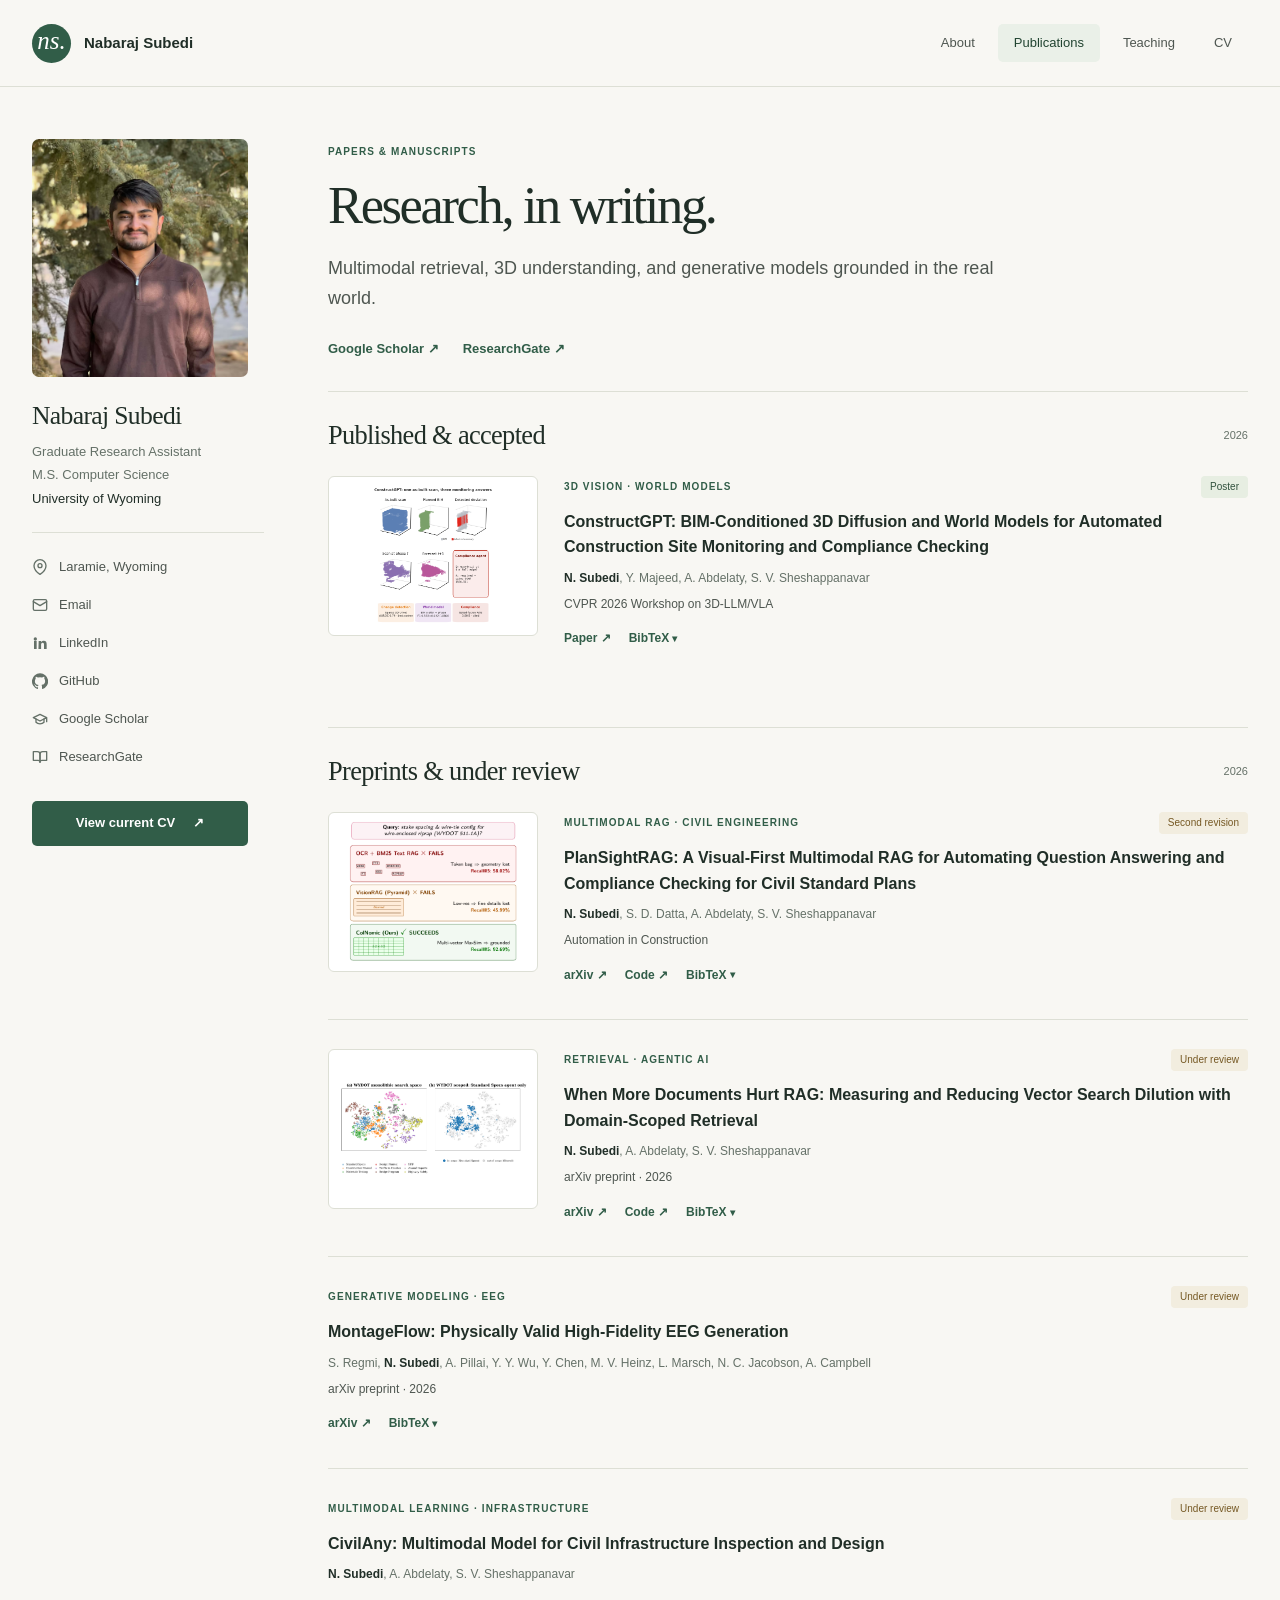
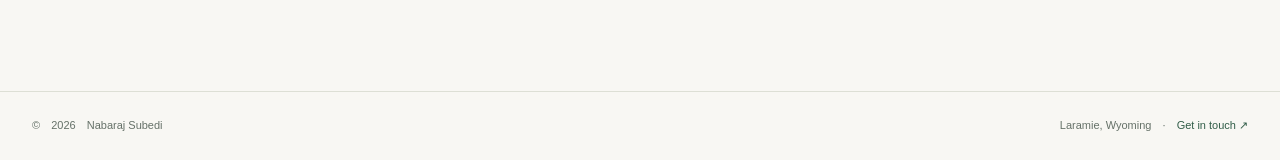
==== commit e9dbb7e7: "Add paper teasers, BibTeX, and grouped publications; refresh homepage - Split publications into publ" ====
--- a/publications.html
+++ b/publications.html
@@ -65,18 +65,66 @@
       </aside>
  <main class="content" id="main" tabindex="-1">
 <header class="page-heading"><p class="eyebrow">Papers &amp; manuscripts</p><h1>Research, in writing.</h1><p class="intro">Multimodal retrieval, 3D understanding, and generative models grounded in the real world.</p><div class="actions"><a class="text-link" href="https://scholar.google.com/citations?user=rTcYyFEAAAAJ&amp;hl=en" target="_blank" rel="noreferrer">Google Scholar ↗</a><a class="text-link" href="https://www.researchgate.net/profile/Nabaraj-Subedi-3" target="_blank" rel="noreferrer">ResearchGate ↗</a></div></header>
-<div class="section-heading"><h2>Recent publications &amp; submissions</h2><span class="section-note">2026 — 2027</span></div>
-<ol class="pub-list full-publications"><li class="publication" id="constructgpt">
+<div class="section-heading"><h2>Published &amp; accepted</h2><span class="section-note">2026</span></div>
+<ol class="pub-list full-publications"><li class="publication has-teaser" id="constructgpt">
+ <a class="pub-teaser" href="assets/teasers/constructgpt.png" target="_blank" rel="noreferrer"><img src="assets/teasers/constructgpt.png" alt="ConstructGPT overview: an as-built scan compared with planned BIM to detect deviations, a forecast of the next construction phase, and a compliance agent citing OSHA" loading="lazy" /></a>
+ <div class="pub-body">
  <div class="publication-top"><span class="eyebrow">3D vision · World models</span><span class="status published">Poster</span></div>
- <h3><a href="https://openreview.net/forum?id=t3Q5oP7iCL" target="_blank" rel="noreferrer">ConstructGPT: BIM-Conditioned 3D Diffusion and World Models for Automated Construction Site Monitoring and Compliance Checking</a></h3><p class="pub-authors"><strong>N. Subedi</strong>, Y. Majeed, A. Abdelaty, S. V. Sheshappanavar</p><p class="pub-venue">CVPR 2026 Workshop on 3D-LLM/VLA</p><div class="pub-links"><a href="https://openreview.net/forum?id=t3Q5oP7iCL" target="_blank" rel="noreferrer">Paper ↗</a></div></li><li class="publication" id="plansightrag">
+ <h3><a href="https://openreview.net/forum?id=t3Q5oP7iCL" target="_blank" rel="noreferrer">ConstructGPT: BIM-Conditioned 3D Diffusion and World Models for Automated Construction Site Monitoring and Compliance Checking</a></h3><p class="pub-authors"><strong>N. Subedi</strong>, Y. Majeed, A. Abdelaty, S. V. Sheshappanavar</p><p class="pub-venue">CVPR 2026 Workshop on 3D-LLM/VLA</p>
+ <div class="pub-links"><a href="https://openreview.net/forum?id=t3Q5oP7iCL" target="_blank" rel="noreferrer">Paper ↗</a><details class="bibtex"><summary>BibTeX</summary><pre>@inproceedings{subedi2026constructgpt,
+  title     = {ConstructGPT: BIM-Conditioned 3D Diffusion and World Models
+               for Automated Construction Site Monitoring and Compliance Checking},
+  author    = {Subedi, Nabaraj and Majeed, Y. and Abdelaty, Ahmed
+               and Sheshappanavar, Shivanand Venkanna},
+  booktitle = {CVPR Workshop on 3D-LLM/VLA},
+  year      = {2026}
+}</pre></details></div>
+ </div></li></ol>
+
+<div class="section-heading pub-group"><h2>Preprints &amp; under review</h2><span class="section-note">2026</span></div>
+<ol class="pub-list full-publications"><li class="publication has-teaser" id="plansightrag">
+ <a class="pub-teaser" href="assets/teasers/plansightrag.png" target="_blank" rel="noreferrer"><img src="assets/teasers/plansightrag.png" alt="PlanSightRAG teaser: OCR and low-resolution visual retrieval fail on a WYDOT standard-plan query while patch-level ColNomic retrieval succeeds" loading="lazy" /></a>
+ <div class="pub-body">
  <div class="publication-top"><span class="eyebrow">Multimodal RAG · Civil engineering</span><span class="status review">Second revision</span></div>
- <h3><a href="https://arxiv.org/abs/2608.26091" target="_blank" rel="noreferrer">PlanSightRAG: A Visual-First Multimodal RAG for Automating Question Answering and Compliance Checking for Civil Standard Plans</a></h3><p class="pub-authors"><strong>N. Subedi</strong>, D. Suvo, A. Abdelaty, S. V. Sheshappanavar</p><p class="pub-venue">Automation in Construction</p><div class="pub-links"><a href="https://arxiv.org/abs/2608.26091" target="_blank" rel="noreferrer">arXiv ↗</a><a href="https://github.com/Nabarajsub/plansightrag" target="_blank" rel="noreferrer">Code ↗</a></div></li><li class="publication" id="montageflow">
+ <h3><a href="https://arxiv.org/abs/2608.26091" target="_blank" rel="noreferrer">PlanSightRAG: A Visual-First Multimodal RAG for Automating Question Answering and Compliance Checking for Civil Standard Plans</a></h3><p class="pub-authors"><strong>N. Subedi</strong>, S. D. Datta, A. Abdelaty, S. V. Sheshappanavar</p><p class="pub-venue">Automation in Construction</p>
+ <div class="pub-links"><a href="https://arxiv.org/abs/2608.26091" target="_blank" rel="noreferrer">arXiv ↗</a><a href="https://github.com/Nabarajsub/plansightrag" target="_blank" rel="noreferrer">Code ↗</a><details class="bibtex"><summary>BibTeX</summary><pre>@article{subedi2026plansightrag,
+  title   = {PlanSightRAG: A Visual-First Multimodal RAG for Automating Question
+             Answering and Compliance Checking for Civil Standard Plans},
+  author  = {Subedi, Nabaraj and Datta, Shuvo Dip and Abdelaty, Ahmed
+             and Sheshappanavar, Shivanand Venkanna},
+  journal = {arXiv preprint arXiv:2608.26091},
+  year    = {2026}
+}</pre></details></div>
+ </div></li><li class="publication has-teaser" id="masdr-rag">
+ <a class="pub-teaser" href="assets/teasers/masdr-rag.png" target="_blank" rel="noreferrer"><img src="assets/teasers/masdr-rag.png" alt="t-SNE of WYDOT document chunks: categories overlap in one monolithic search space, while a domain-scoped agent searches one coherent region" loading="lazy" /></a>
+ <div class="pub-body">
+ <div class="publication-top"><span class="eyebrow">Retrieval · Agentic AI</span><span class="status review">Under review</span></div>
+ <h3><a href="https://arxiv.org/abs/2606.11350" target="_blank" rel="noreferrer">When More Documents Hurt RAG: Measuring and Reducing Vector Search Dilution with Domain-Scoped Retrieval</a></h3><p class="pub-authors"><strong>N. Subedi</strong>, A. Abdelaty, S. V. Sheshappanavar</p><p class="pub-venue">arXiv preprint · 2026</p>
+ <div class="pub-links"><a href="https://arxiv.org/abs/2606.11350" target="_blank" rel="noreferrer">arXiv ↗</a><a href="https://github.com/Nabarajsub/masdr-rag" target="_blank" rel="noreferrer">Code ↗</a><details class="bibtex"><summary>BibTeX</summary><pre>@article{subedi2026dilution,
+  title   = {When More Documents Hurt RAG: Measuring and Reducing Vector Search
+             Dilution with Domain-Scoped Retrieval},
+  author  = {Subedi, Nabaraj and Abdelaty, Ahmed
+             and Sheshappanavar, Shivanand Venkanna},
+  journal = {arXiv preprint arXiv:2606.11350},
+  year    = {2026}
+}</pre></details></div>
+ </div></li><li class="publication" id="montageflow">
+ <div class="pub-body">
  <div class="publication-top"><span class="eyebrow">Generative modeling · EEG</span><span class="status review">Under review</span></div>
- <h3><a href="https://arxiv.org/abs/2610.14507" target="_blank" rel="noreferrer">MontageFlow: Physically Valid High-Fidelity EEG Generation</a></h3><p class="pub-authors">S. Regmi, <strong>N. Subedi</strong>, A. Pillai, Y. Y. Wu, Y. Chen, M. V. Heinz, L. Marsch, N. C. Jacobson, A. Campbell</p><p class="pub-venue">ICLR 2027</p><div class="pub-links"><a href="https://arxiv.org/abs/2610.14507" target="_blank" rel="noreferrer">arXiv ↗</a></div></li><li class="publication" id="masdr-rag">
- <div class="publication-top"><span class="eyebrow">Retrieval · Agentic AI</span><span class="status review">Under review</span></div>
- <h3><a href="https://arxiv.org/abs/2606.11350" target="_blank" rel="noreferrer">When More Documents Hurt RAG: Mitigating Vector Search Dilution with Domain-Scoped, Model-Agnostic Retrieval</a></h3><p class="pub-authors"><strong>N. Subedi</strong>, A. Abdelaty, S. V. Sheshappanavar</p><p class="pub-venue">ACL Rolling Review · 2026</p><div class="pub-links"><a href="https://arxiv.org/abs/2606.11350" target="_blank" rel="noreferrer">arXiv ↗</a><a href="https://github.com/Nabarajsub/masdr-rag" target="_blank" rel="noreferrer">Code ↗</a></div></li><li class="publication" id="civilany">
+ <h3><a href="https://arxiv.org/abs/2610.14507" target="_blank" rel="noreferrer">MontageFlow: Physically Valid High-Fidelity EEG Generation</a></h3><p class="pub-authors">S. Regmi, <strong>N. Subedi</strong>, A. Pillai, Y. Y. Wu, Y. Chen, M. V. Heinz, L. Marsch, N. C. Jacobson, A. Campbell</p><p class="pub-venue">arXiv preprint · 2026</p>
+ <div class="pub-links"><a href="https://arxiv.org/abs/2610.14507" target="_blank" rel="noreferrer">arXiv ↗</a><details class="bibtex"><summary>BibTeX</summary><pre>@article{regmi2026montageflow,
+  title   = {MontageFlow: Physically Valid High Fidelity EEG Generation},
+  author  = {Regmi, Sudarshan and Subedi, Nabaraj and Pillai, Arvind
+             and Wu, Yu Yvonne and Chen, Yuliang and Heinz, Michael V.
+             and Marsch, Lisa and Jacobson, Nicholas C. and Campbell, Andrew},
+  journal = {arXiv preprint arXiv:2610.14507},
+  year    = {2026}
+}</pre></details></div>
+ </div></li><li class="publication" id="civilany">
+ <div class="pub-body">
  <div class="publication-top"><span class="eyebrow">Multimodal learning · Infrastructure</span><span class="status review">Under review</span></div>
- <h3>CivilAny: Multimodal Model for Civil Infrastructure Inspection and Design</h3><p class="pub-authors"><strong>N. Subedi</strong>, A. Abdelaty, S. V. Sheshappanavar</p><p class="pub-venue">3DV 2027</p><div class="pub-links"><span class="unavailable">Manuscript not yet public</span></div></li></ol>
+ <h3>CivilAny: Multimodal Model for Civil Infrastructure Inspection and Design</h3><p class="pub-authors"><strong>N. Subedi</strong>, A. Abdelaty, S. V. Sheshappanavar</p>
+ </div></li></ol>
 </main>
  </div>
  <footer class="site-footer"><div class="container footer-inner"><p>© <span id="year">2026</span> Nabaraj Subedi</p><p>Laramie, Wyoming <span aria-hidden="true">·</span> <a href="mailto:nsubedi1@uwyo.edu">Get in touch ↗</a></p></div></footer>
--- a/styles.css
+++ b/styles.css
@@ -91,6 +91,17 @@
 .pub-links { display: flex; flex-wrap: wrap; gap: 18px; font-size: 12px; font-weight: 600; }
 .pub-links a { min-height: 30px; display: inline-flex; align-items: center; }
 .unavailable { color: var(--muted); font-weight: 400; }
+.publication.has-teaser { display: grid; grid-template-columns: 210px minmax(0, 1fr); gap: 26px; align-items: start; }
+.pub-teaser { display: flex; align-items: center; justify-content: center; height: 160px; padding: 8px; background: #fff; border: 1px solid var(--rule); border-radius: 6px; overflow: hidden; transition: border-color .15s; }
+.pub-teaser:hover { border-color: var(--accent); }
+.pub-teaser img { max-height: 100%; width: auto; object-fit: contain; }
+.pub-group { margin-top: 44px; }
+.bibtex summary { min-height: 30px; display: inline-flex; align-items: center; color: var(--accent); cursor: pointer; list-style: none; }
+.bibtex summary::-webkit-details-marker { display: none; }
+.bibtex summary::after { content: ' ▾'; font-size: 10px; margin-left: 3px; }
+.bibtex[open] summary::after { content: ' ▴'; }
+.bibtex[open] { flex-basis: 100%; }
+.bibtex pre { margin: 6px 0 0; padding: 14px 16px; background: var(--surface); border: 1px solid var(--rule); border-radius: 6px; font-size: 11px; font-weight: 400; line-height: 1.55; color: var(--strong); overflow-x: auto; }
 .timeline-item { display: grid; grid-template-columns: 139px minmax(0, 1fr); gap: 24px; padding: 0 0 23px; }
 .timeline-item:last-child { padding-bottom: 0; }
 .timeline-item h3 { margin: 0 0 3px; }
@@ -215,3 +226,8 @@
   a { color: inherit; }
   h1 { font-size: 30px; }
 }
+.hero-tagline { font-size: clamp(1.9rem, 3vw, 2.6rem); }
+@media (max-width: 760px) {
+  .publication.has-teaser { grid-template-columns: 1fr; gap: 14px; }
+  .pub-teaser { height: 200px; }
+}
